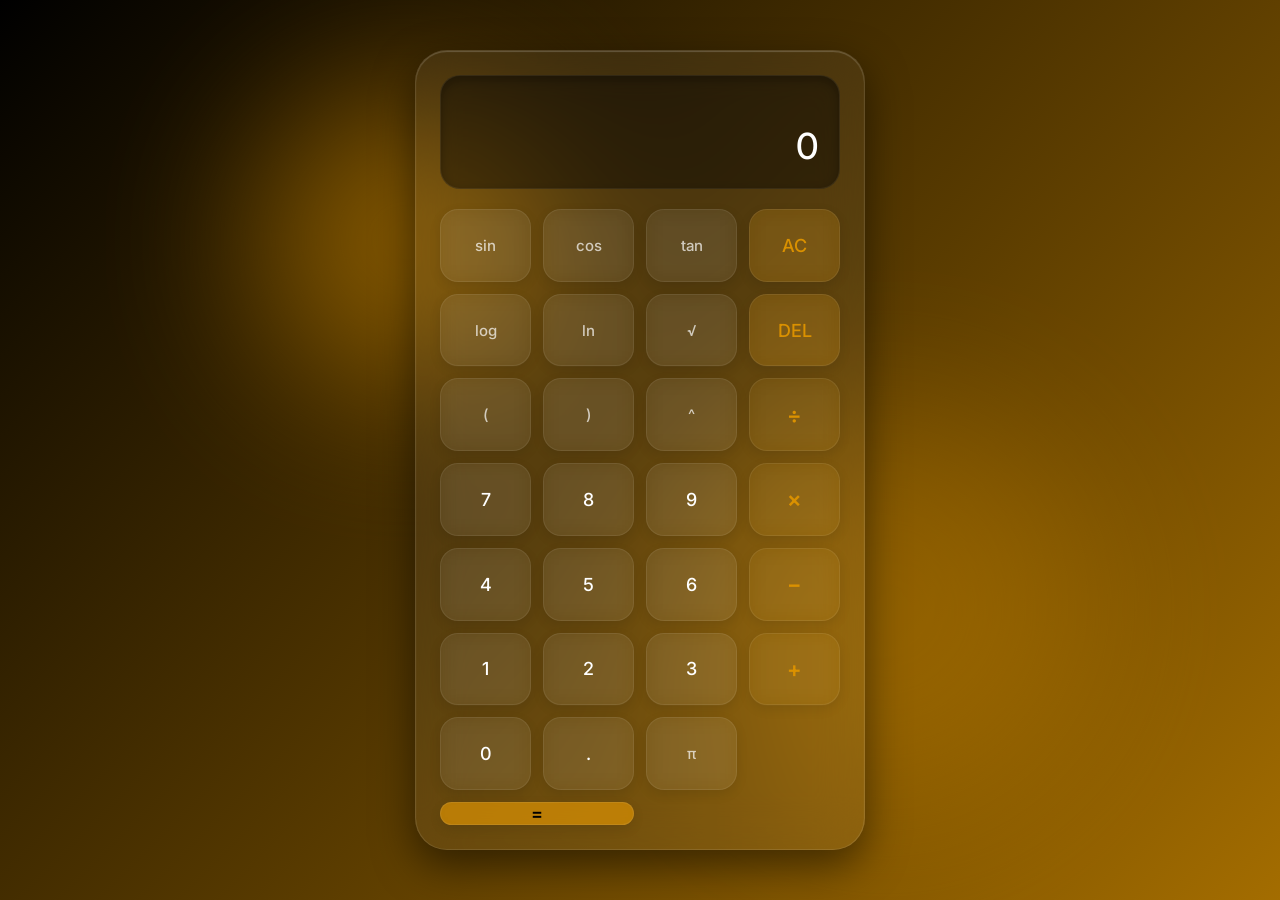
==== Calculator/calculator.html @ d9b8a24f "added calculator webapp" ====
<!DOCTYPE html>
<html lang="en">
<head>
    <meta charset="UTF-8">
    <meta name="viewport" content="width=device-width, initial-scale=1.0">
    <title>Responsive Liquid Glass Calculator with Pets</title>
    <link rel="stylesheet" href="calculator.css">
    <script src="calculator.js" defer></script>
</head>
<body>
    <div class="orb orb-1"></div>
    <div class="orb orb-2"></div>

    <div class="calculator">
        <div class="display">
            <div class="history" id="history"></div>
            <div class="current" id="current">0</div>
        </div>
        
        <div class="keypad">
            <button id="sin" class="btn-sci" onclick="handleInput(this, 'sin(')"><span class="label">sin</span><span class="pet pet-swivel">🐱</span></button>
            <button id="cos" class="btn-sci" onclick="handleInput(this, 'cos(')"><span class="label">cos</span><span class="pet pet-swivel">🐱</span></button>
            <button id="tan" class="btn-sci" onclick="handleInput(this, 'tan(')"><span class="label">tan</span><span class="pet pet-swivel">🐱</span></button>
            <button id="ac" class="btn-action" onclick="handleInput(this, 'AC')"><span class="label">AC</span><span class="pet pet-wobble">🦊</span></button>

            <button id="log" class="btn-sci" onclick="handleInput(this, 'log(')"><span class="label">log</span><span class="pet pet-swivel">🐶</span></button>
            <button id="ln" class="btn-sci" onclick="handleInput(this, 'ln(')"><span class="label">ln</span><span class="pet pet-swivel">🐶</span></button>
            <button id="sqrt" class="btn-sci" onclick="handleInput(this, '√(')"><span class="label">√</span><span class="pet pet-swivel">🐶</span></button>
            <button id="del" class="btn-action" onclick="handleInput(this, 'DEL')"><span class="label">DEL</span><span class="pet pet-wobble">🦊</span></button>

            <button id="lpar" class="btn-sci" onclick="handleInput(this, '(')"><span class="label">(</span><span class="pet pet-flip">🐹</span></button>
            <button id="rpar" class="btn-sci" onclick="handleInput(this, ')')"><span class="label">)</span><span class="pet pet-flip">🐹</span></button>
            <button id="pow" class="btn-sci" onclick="handleInput(this, '^')"><span class="label">^</span><span class="pet pet-flip">🐹</span></button>
            <button id="div" class="btn-op" onclick="handleInput(this, '÷')"><span class="label">÷</span><span class="pet pet-zoom">🐯</span></button>

            <button id="num7" class="btn-num" onclick="handleInput(this, '7')"><span class="label">7</span><span class="pet pet-bounce">🐰</span></button>
            <button id="num8" class="btn-num" onclick="handleInput(this, '8')"><span class="label">8</span><span class="pet pet-bounce">🐻</span></button>
            <button id="num9" class="btn-num" onclick="handleInput(this, '9')"><span class="label">9</span><span class="pet pet-bounce">🐻‍❄️</span></button>
            <button id="mul" class="btn-op" onclick="handleInput(this, '×')"><span class="label">×</span><span class="pet pet-zoom">🦁</span></button>

            <button id="num4" class="btn-num" onclick="handleInput(this, '4')"><span class="label">4</span><span class="pet pet-bounce">🐸</span></button>
            <button id="num5" class="btn-num" onclick="handleInput(this, '5')"><span class="label">5</span><span class="pet pet-bounce">🐼</span></button>
            <button id="num6" class="btn-num" onclick="handleInput(this, '6')"><span class="label">6</span><span class="pet pet-bounce">🐨</span></button>
            <button id="sub" class="btn-op" onclick="handleInput(this, '−')"><span class="label">−</span><span class="pet pet-zoom">🐯</span></button>

            <button id="num1" class="btn-num" onclick="handleInput(this, '1')"><span class="label">1</span><span class="pet pet-bounce">🐥</span></button>
            <button id="num2" class="btn-num" onclick="handleInput(this, '2')"><span class="label">2</span><span class="pet pet-bounce">🐤</span></button>
            <button id="num3" class="btn-num" onclick="handleInput(this, '3')"><span class="label">3</span><span class="pet pet-bounce">🐣</span></button>
            <button id="add" class="btn-op" onclick="handleInput(this, '+')"><span class="label">+</span><span class="pet pet-zoom">🦁</span></button>

            <button id="num0" class="btn-num" onclick="handleInput(this, '0')"><span class="label">0</span><span class="pet pet-bounce">🐵</span></button>
            <button id="dot" class="btn-num" onclick="handleInput(this, '.')"><span class="label">.</span><span class="pet pet-bounce">🐭</span></button>
            <button id="pi" class="btn-sci" onclick="handleInput(this, 'π')"><span class="label">π</span><span class="pet pet-swivel">🦉</span></button>
            <button id="eq" class="btn-equals" onclick="handleInput(this, '=')"><span class="label">=</span><span class="pet pet-equals">🦄</span></button>
        </div>
    </div>
</body>
</html>
---- Calculator/calculator.css ----
/* --- Base & Typography --- */
@import url('https://fonts.googleapis.com/css2?family=Inter:wght@300;400;500;600&display=swap');

* {
    margin: 0;
    padding: 0;
    box-sizing: border-box;
    font-family: 'Inter', -apple-system, BlinkMacSystemFont, sans-serif;
    user-select: none;
}

body {
    display: flex;
    justify-content: center;
    align-items: center;
    min-height: 100vh;
    background: linear-gradient(-45deg, #000000, #1a1a1a, #DA9100, #000000);
    background-size: 400% 400%;
    animation: gradientBG 15s ease infinite;
    overflow: hidden;
}

@keyframes gradientBG {
    0% { background-position: 0% 50%; }
    50% { background-position: 100% 50%; }
    100% { background-position: 0% 50%; }
}

/* --- Responsive Container --- */
.calculator {
    width: clamp(320px, 90vw, 450px);
    height: clamp(500px, 90vh, 800px);
    padding: clamp(16px, 4vw, 24px);
    border-radius: 32px;
    background: rgba(255, 255, 255, 0.05);
    backdrop-filter: blur(24px);
    -webkit-backdrop-filter: blur(24px);
    border: 1px solid rgba(255, 255, 255, 0.1);
    box-shadow: 0 16px 40px rgba(0, 0, 0, 0.5), 
                inset 0 1px 1px rgba(255, 255, 255, 0.2);
    display: flex;
    flex-direction: column;
    gap: 20px;
    z-index: 10;
}

/* --- Display Screen --- */
.display {
    background: rgba(0, 0, 0, 0.4);
    border-radius: 20px;
    padding: 20px;
    text-align: right;
    border: 1px solid rgba(255, 255, 255, 0.05);
    box-shadow: inset 0 4px 12px rgba(0, 0, 0, 0.3);
    display: flex;
    flex-direction: column;
    justify-content: center;
    gap: 8px;
    overflow: hidden;
    min-height: 100px;
}

.history {
    color: rgba(255, 255, 255, 0.6);
    font-size: clamp(12px, 3vw, 14px);
    min-height: 20px;
    font-weight: 400;
    letter-spacing: 0.5px;
    white-space: nowrap;
    overflow-x: auto;
    scrollbar-width: none;
}
.history::-webkit-scrollbar { display: none; }

.current {
    color: #ffffff;
    font-size: clamp(28px, 8vw, 36px);
    font-weight: 500;
    white-space: nowrap;
    overflow-x: auto;
    scrollbar-width: none;
}
.current::-webkit-scrollbar { display: none; }

/* --- Responsive Keypad Grid --- */
.keypad {
    flex: 1;
    display: grid;
    grid-template-columns: repeat(4, 1fr);
    grid-template-rows: repeat(7, 1fr);
    gap: clamp(8px, 2vw, 12px);
}

/* --- Glassmorphic Buttons --- */
button {
    position: relative; /* Necessary for absolute positioning of pets */
    border: none;
    outline: none;
    background: rgba(255, 255, 255, 0.05);
    backdrop-filter: blur(10px);
    -webkit-backdrop-filter: blur(10px);
    border: 1px solid rgba(255, 255, 255, 0.08);
    color: #fff;
    font-weight: 500;
    border-radius: clamp(12px, 3vw, 18px);
    cursor: pointer;
    transition: all 0.2s cubic-bezier(0.25, 0.8, 0.25, 1);
    box-shadow: 0 4px 12px rgba(0, 0, 0, 0.1);
    display: flex;
    justify-content: center;
    align-items: center;
    height: 100%;
    width: 100%;
    overflow: visible; /* Let pets pop out! */
}

/* Centralizing button text */
.label {
    font-size: clamp(16px, 4vw, 18px);
    z-index: 2; /* Keep text above the pet slightly */
}

/* --- Active/Flash state (triggered by Keyboard and Click) --- */
button:active,
button.btn-active {
    background: rgba(218, 145, 0, 0.2);
    border-color: rgba(218, 145, 0, 0.5);
    transform: scale(0.95);
    box-shadow: 0 0 15px rgba(218, 145, 0, 0.7);
    transition: all 0.05s ease; /* fast snap back */
}

/* --- Pet Base Styling & Core Logic --- */
.pet {
    position: absolute;
    opacity: 0; /* Hidden initially */
    transform: translate(-50%, -50%) scale(0); /* Center and shrink */
    left: 50%;
    top: 50%;
    pointer-events: none; /* Can't click the pet */
    z-index: 1; /* Pet sits behind text or slightly over depending on style */
    font-size: clamp(20px, 6vw, 28px);
}

/* This class gets added temporarily in JS */
.pet-active {
    animation-duration: 0.6s;
    animation-timing-function: ease-out;
    animation-fill-mode: forwards;
}

/* Special Button Accents */
.btn-sci { color: rgba(255, 255, 255, 0.7); }
.btn-sci .label { font-size: clamp(13px, 3vw, 15px); }
.btn-op { background: rgba(218, 145, 0, 0.1); color: #DA9100; font-weight: 600; }
.btn-op .label { font-size: clamp(20px, 5vw, 22px); }
.btn-action { background: rgba(218, 145, 0, 0.2); color: #DA9100; }
.btn-equals { background: rgba(218, 145, 0, 0.7); color: #000; font-weight: 600; grid-column: span 2; }

/* --- 6 Unique Pet Animations for different button groups --- */

/* 1. Bounce Up (Numbers) */
.btn-num .pet-active { animation-name: bouncePet; z-index: 3; }
@keyframes bouncePet {
    0% { opacity: 1; transform: translate(-50%, -50%) scale(0); top: 50%; }
    50% { opacity: 1; transform: translate(-50%, -50%) scale(1.3); top: -20%; }
    100% { opacity: 0; transform: translate(-50%, -50%) scale(1); top: 120%; }
}

/* 2. Swivel/Rotate (Sci trig/logs) */
.btn-sci:not(:has(#pi)) .pet-active { animation-name: swivelPet; opacity: 0.4; }
@keyframes swivelPet {
    0% { opacity: 0.6; transform: translate(-50%, -50%) scale(0.5) rotate(0deg); }
    100% { opacity: 0; transform: translate(-50%, -50%) scale(2.5) rotate(180deg); }
}

/* 3. Wobble Side-to-side (AC/DEL) */
.btn-action .pet-active { animation-name: wobblePet; z-index: 3; font-size: 32px; }
@keyframes wobblePet {
    0% { opacity: 1; transform: translate(-50%, -50%) scale(0); }
    15% { transform: translate(-80%, -50%) scale(1.1) rotate(-15deg); }
    30% { transform: translate(-20%, -50%) scale(1.1) rotate(15deg); }
    45% { transform: translate(-70%, -50%) scale(1) rotate(-10deg); }
    60% { transform: translate(-30%, -50%) scale(1) rotate(10deg); }
    100% { opacity: 0; transform: translate(-50%, -50%) scale(0.5); }
}

/* 4. Zoom & Shiver (Basic Operators) */
.btn-op .pet-active { animation-name: zoomPet; z-index: 3; font-size: 32px; }
@keyframes zoomPet {
    0% { opacity: 1; transform: translate(-50%, -50%) scale(0); }
    20% { transform: translate(-50%, -50%) scale(1.4); }
    40% { transform: translate(-52%, -50%) scale(1.4); }
    60% { transform: translate(-48%, -50%) scale(1.4); }
    100% { opacity: 0; transform: translate(-50%, -50%) scale(2); }
}

/* 5. Flip (Parens/Power) */
#lpar .pet-active, #rpar .pet-active, #pow .pet-active { animation-name: flipPet; opacity: 0.5; }
@keyframes flipPet {
    0% { opacity: 1; transform: translate(-50%, -50%) scale(1) rotateY(0deg); }
    100% { opacity: 0; transform: translate(-50%, -50%) scale(1) rotateY(1080deg); }
}

/* 6. Special handling for Pi - Swivel too */
#pi .pet-active { animation-name: swivelPet; opacity: 0.4; }

/* ========================================= */
/* --- The '=' Button SPECIAL BIG FUN POP --- */
/* ========================================= */
.btn-equals .pet { font-size: clamp(30px, 9vw, 50px); } /* Start bigger */
.btn-equals .pet-active { animation-name: bigEqualsPop; animation-duration: 0.8s; z-index: 4; }

@keyframes bigEqualsPop {
    0% { opacity: 1; transform: translate(-50%, -50%) scale(0) rotate(0deg); }
    30% { opacity: 1; transform: translate(-50%, -50%) scale(2.2) rotate(-20deg); } /* Giant popup */
    60% { transform: translate(-50%, -50%) scale(1.8) rotate(20deg); } /* Settle slightly */
    100% { opacity: 0; transform: translate(-50%, -50%) scale(0.5) rotate(720deg); } /* Explode away */
}

/* Ambient Background Orbs */
.orb {
    position: absolute; border-radius: 50%; filter: blur(80px); z-index: 1; opacity: 0.5;
    animation: float 10s ease-in-out infinite alternate;
}
.orb-1 { width: 300px; height: 300px; background: #DA9100; top: 10%; left: 20%; }
.orb-2 { width: 400px; height: 400px; background: #DA9100; bottom: 10%; right: 15%; animation-delay: -5s; opacity: 0.3; }
@keyframes float { 0% { transform: translateY(0) scale(1); } 100% { transform: translateY(-30px) scale(1.1); } }
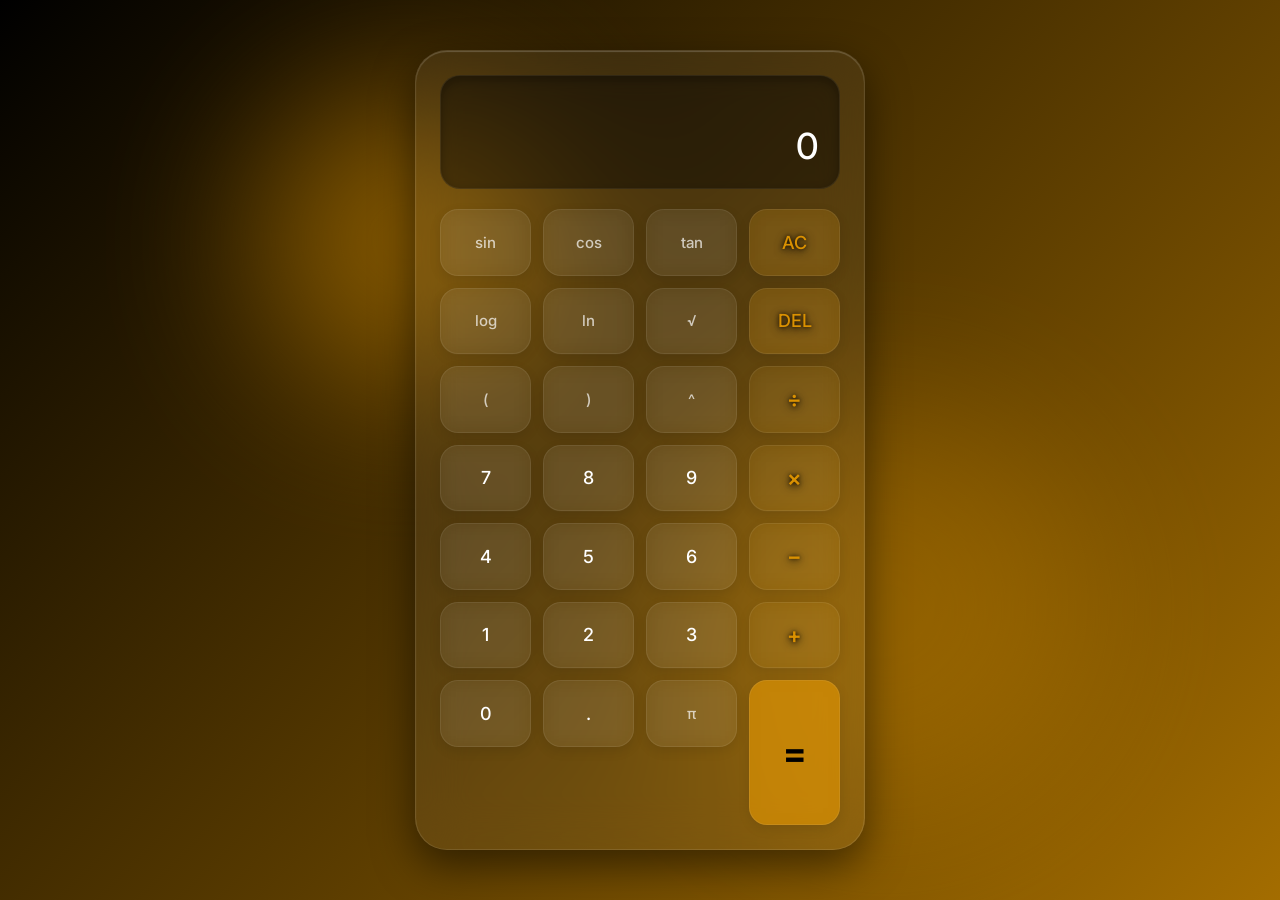
==== commit abeb47c0: "Change title to 'Liquid Calculator'" ====
--- a/Calculator/calculator.html
+++ b/Calculator/calculator.html
@@ -3,7 +3,7 @@
 <head>
     <meta charset="UTF-8">
     <meta name="viewport" content="width=device-width, initial-scale=1.0">
-    <title>Responsive Liquid Glass Calculator with Pets</title>
+    <title>Liquid Calculator</title>
     <link rel="stylesheet" href="calculator.css">
     <script src="calculator.js" defer></script>
 </head>
@@ -18,41 +18,41 @@
         </div>
         
         <div class="keypad">
-            <button id="sin" class="btn-sci" onclick="handleInput(this, 'sin(')"><span class="label">sin</span><span class="pet pet-swivel">🐱</span></button>
-            <button id="cos" class="btn-sci" onclick="handleInput(this, 'cos(')"><span class="label">cos</span><span class="pet pet-swivel">🐱</span></button>
-            <button id="tan" class="btn-sci" onclick="handleInput(this, 'tan(')"><span class="label">tan</span><span class="pet pet-swivel">🐱</span></button>
-            <button id="ac" class="btn-action" onclick="handleInput(this, 'AC')"><span class="label">AC</span><span class="pet pet-wobble">🦊</span></button>
+            <button id="sin" class="btn-sci" onclick="handleInput(this, 'sin(')"><span class="label">sin</span><span class="pet pet-swivel">🌊</span></button>
+            <button id="cos" class="btn-sci" onclick="handleInput(this, 'cos(')"><span class="label">cos</span><span class="pet pet-swivel">📐</span></button>
+            <button id="tan" class="btn-sci" onclick="handleInput(this, 'tan(')"><span class="label">tan</span><span class="pet pet-swivel">📏</span></button>
+            <button id="ac" class="btn-action" onclick="handleInput(this, 'AC')"><span class="label">AC</span><span class="pet pet-wobble">💣</span></button>
 
-            <button id="log" class="btn-sci" onclick="handleInput(this, 'log(')"><span class="label">log</span><span class="pet pet-swivel">🐶</span></button>
-            <button id="ln" class="btn-sci" onclick="handleInput(this, 'ln(')"><span class="label">ln</span><span class="pet pet-swivel">🐶</span></button>
-            <button id="sqrt" class="btn-sci" onclick="handleInput(this, '√(')"><span class="label">√</span><span class="pet pet-swivel">🐶</span></button>
-            <button id="del" class="btn-action" onclick="handleInput(this, 'DEL')"><span class="label">DEL</span><span class="pet pet-wobble">🦊</span></button>
+            <button id="log" class="btn-sci" onclick="handleInput(this, 'log(')"><span class="label">log</span><span class="pet pet-swivel">🪵</span></button>
+            <button id="ln" class="btn-sci" onclick="handleInput(this, 'ln(')"><span class="label">ln</span><span class="pet pet-swivel">🌱</span></button>
+            <button id="sqrt" class="btn-sci" onclick="handleInput(this, '√(')"><span class="label">√</span><span class="pet pet-swivel">🌳</span></button>
+            <button id="del" class="btn-action" onclick="handleInput(this, 'DEL')"><span class="label">DEL</span><span class="pet pet-wobble">🧽</span></button>
 
-            <button id="lpar" class="btn-sci" onclick="handleInput(this, '(')"><span class="label">(</span><span class="pet pet-flip">🐹</span></button>
-            <button id="rpar" class="btn-sci" onclick="handleInput(this, ')')"><span class="label">)</span><span class="pet pet-flip">🐹</span></button>
-            <button id="pow" class="btn-sci" onclick="handleInput(this, '^')"><span class="label">^</span><span class="pet pet-flip">🐹</span></button>
-            <button id="div" class="btn-op" onclick="handleInput(this, '÷')"><span class="label">÷</span><span class="pet pet-zoom">🐯</span></button>
+            <button id="lpar" class="btn-sci" onclick="handleInput(this, '(')"><span class="label">(</span><span class="pet pet-flip">🌛</span></button>
+            <button id="rpar" class="btn-sci" onclick="handleInput(this, ')')"><span class="label">)</span><span class="pet pet-flip">🌜</span></button>
+            <button id="pow" class="btn-sci" onclick="handleInput(this, '^')"><span class="label">^</span><span class="pet pet-flip">🚀</span></button>
+            <button id="div" class="btn-op" onclick="handleInput(this, '÷')"><span class="label">÷</span><span class="pet pet-zoom">🍕</span></button>
 
-            <button id="num7" class="btn-num" onclick="handleInput(this, '7')"><span class="label">7</span><span class="pet pet-bounce">🐰</span></button>
-            <button id="num8" class="btn-num" onclick="handleInput(this, '8')"><span class="label">8</span><span class="pet pet-bounce">🐻</span></button>
-            <button id="num9" class="btn-num" onclick="handleInput(this, '9')"><span class="label">9</span><span class="pet pet-bounce">🐻‍❄️</span></button>
-            <button id="mul" class="btn-op" onclick="handleInput(this, '×')"><span class="label">×</span><span class="pet pet-zoom">🦁</span></button>
+            <button id="num7" class="btn-num" onclick="handleInput(this, '7')"><span class="label">7</span><span class="pet pet-bounce">🎰</span></button>
+            <button id="num8" class="btn-num" onclick="handleInput(this, '8')"><span class="label">8</span><span class="pet pet-bounce">🎱</span></button>
+            <button id="num9" class="btn-num" onclick="handleInput(this, '9')"><span class="label">9</span><span class="pet pet-bounce">🐈</span></button>
+            <button id="mul" class="btn-op" onclick="handleInput(this, '×')"><span class="label">×</span><span class="pet pet-zoom">🐇</span></button>
 
-            <button id="num4" class="btn-num" onclick="handleInput(this, '4')"><span class="label">4</span><span class="pet pet-bounce">🐸</span></button>
-            <button id="num5" class="btn-num" onclick="handleInput(this, '5')"><span class="label">5</span><span class="pet pet-bounce">🐼</span></button>
-            <button id="num6" class="btn-num" onclick="handleInput(this, '6')"><span class="label">6</span><span class="pet pet-bounce">🐨</span></button>
-            <button id="sub" class="btn-op" onclick="handleInput(this, '−')"><span class="label">−</span><span class="pet pet-zoom">🐯</span></button>
+            <button id="num4" class="btn-num" onclick="handleInput(this, '4')"><span class="label">4</span><span class="pet pet-bounce">🍀</span></button>
+            <button id="num5" class="btn-num" onclick="handleInput(this, '5')"><span class="label">5</span><span class="pet pet-bounce">🖐️</span></button>
+            <button id="num6" class="btn-num" onclick="handleInput(this, '6')"><span class="label">6</span><span class="pet pet-bounce">🎲</span></button>
+            <button id="sub" class="btn-op" onclick="handleInput(this, '−')"><span class="label">−</span><span class="pet pet-zoom">🪓</span></button>
 
-            <button id="num1" class="btn-num" onclick="handleInput(this, '1')"><span class="label">1</span><span class="pet pet-bounce">🐥</span></button>
-            <button id="num2" class="btn-num" onclick="handleInput(this, '2')"><span class="label">2</span><span class="pet pet-bounce">🐤</span></button>
-            <button id="num3" class="btn-num" onclick="handleInput(this, '3')"><span class="label">3</span><span class="pet pet-bounce">🐣</span></button>
-            <button id="add" class="btn-op" onclick="handleInput(this, '+')"><span class="label">+</span><span class="pet pet-zoom">🦁</span></button>
+            <button id="num1" class="btn-num" onclick="handleInput(this, '1')"><span class="label">1</span><span class="pet pet-bounce">🥇</span></button>
+            <button id="num2" class="btn-num" onclick="handleInput(this, '2')"><span class="label">2</span><span class="pet pet-bounce">🚲</span></button>
+            <button id="num3" class="btn-num" onclick="handleInput(this, '3')"><span class="label">3</span><span class="pet pet-bounce">🚥</span></button>
+            <button id="add" class="btn-op" onclick="handleInput(this, '+')"><span class="label">+</span><span class="pet pet-zoom">🧱</span></button>
 
-            <button id="num0" class="btn-num" onclick="handleInput(this, '0')"><span class="label">0</span><span class="pet pet-bounce">🐵</span></button>
-            <button id="dot" class="btn-num" onclick="handleInput(this, '.')"><span class="label">.</span><span class="pet pet-bounce">🐭</span></button>
-            <button id="pi" class="btn-sci" onclick="handleInput(this, 'π')"><span class="label">π</span><span class="pet pet-swivel">🦉</span></button>
-            <button id="eq" class="btn-equals" onclick="handleInput(this, '=')"><span class="label">=</span><span class="pet pet-equals">🦄</span></button>
+            <button id="num0" class="btn-num" onclick="handleInput(this, '0')"><span class="label">0</span><span class="pet pet-bounce">🍩</span></button>
+            <button id="dot" class="btn-num" onclick="handleInput(this, '.')"><span class="label">.</span><span class="pet pet-bounce">🎯</span></button>
+            <button id="pi" class="btn-sci" onclick="handleInput(this, 'π')"><span class="label">π</span><span class="pet pet-swivel">🥧</span></button>
+            <button id="eq" class="btn-equals" onclick="handleInput(this, '=')"><span class="label">=</span><span class="pet pet-equals">🎉</span></button>
         </div>
     </div>
 </body>
-</html>+</html>
--- a/Calculator/calculator.css
+++ b/Calculator/calculator.css
@@ -87,13 +87,14 @@
     flex: 1;
     display: grid;
     grid-template-columns: repeat(4, 1fr);
-    grid-template-rows: repeat(7, 1fr);
+    /* Set auto rows to handle dynamic resizing gracefully */
+    grid-auto-rows: minmax(10px, 1fr);
     gap: clamp(8px, 2vw, 12px);
 }
 
 /* --- Glassmorphic Buttons --- */
 button {
-    position: relative; /* Necessary for absolute positioning of pets */
+    position: relative;
     border: none;
     outline: none;
     background: rgba(255, 255, 255, 0.05);
@@ -104,62 +105,110 @@
     font-weight: 500;
     border-radius: clamp(12px, 3vw, 18px);
     cursor: pointer;
-    transition: all 0.2s cubic-bezier(0.25, 0.8, 0.25, 1);
+    transition: all 0.3s cubic-bezier(0.25, 0.8, 0.25, 1); /* Smoother transition for resizing */
     box-shadow: 0 4px 12px rgba(0, 0, 0, 0.1);
     display: flex;
     justify-content: center;
     align-items: center;
     height: 100%;
     width: 100%;
-    overflow: visible; /* Let pets pop out! */
-}
-
-/* Centralizing button text */
+    overflow: visible;
+}
+
 .label {
     font-size: clamp(16px, 4vw, 18px);
-    z-index: 2; /* Keep text above the pet slightly */
-}
-
-/* --- Active/Flash state (triggered by Keyboard and Click) --- */
+    z-index: 2;
+}
+
 button:active,
 button.btn-active {
     background: rgba(218, 145, 0, 0.2);
     border-color: rgba(218, 145, 0, 0.5);
     transform: scale(0.95);
     box-shadow: 0 0 15px rgba(218, 145, 0, 0.7);
-    transition: all 0.05s ease; /* fast snap back */
+    transition: all 0.05s ease;
 }
 
 /* --- Pet Base Styling & Core Logic --- */
 .pet {
     position: absolute;
-    opacity: 0; /* Hidden initially */
-    transform: translate(-50%, -50%) scale(0); /* Center and shrink */
+    opacity: 0;
+    transform: translate(-50%, -50%) scale(0);
     left: 50%;
     top: 50%;
-    pointer-events: none; /* Can't click the pet */
-    z-index: 1; /* Pet sits behind text or slightly over depending on style */
+    pointer-events: none;
+    z-index: 1;
     font-size: clamp(20px, 6vw, 28px);
 }
 
-/* This class gets added temporarily in JS */
 .pet-active {
     animation-duration: 0.6s;
     animation-timing-function: ease-out;
     animation-fill-mode: forwards;
 }
 
-/* Special Button Accents */
+/* --- FIXED: Contrast for Operators and Action Buttons --- */
 .btn-sci { color: rgba(255, 255, 255, 0.7); }
 .btn-sci .label { font-size: clamp(13px, 3vw, 15px); }
-.btn-op { background: rgba(218, 145, 0, 0.1); color: #DA9100; font-weight: 600; }
+
+.btn-op { 
+    background: rgba(218, 145, 0, 0.1); 
+    color: #DA9100; 
+    font-weight: 600; 
+    text-shadow: 0 2px 10px rgba(0, 0, 0, 0.9), 0 0 4px rgba(0, 0, 0, 0.8);
+}
 .btn-op .label { font-size: clamp(20px, 5vw, 22px); }
-.btn-action { background: rgba(218, 145, 0, 0.2); color: #DA9100; }
-.btn-equals { background: rgba(218, 145, 0, 0.7); color: #000; font-weight: 600; grid-column: span 2; }
-
-/* --- 6 Unique Pet Animations for different button groups --- */
-
-/* 1. Bounce Up (Numbers) */
+
+.btn-action { 
+    background: rgba(218, 145, 0, 0.2); 
+    color: #DA9100; 
+    text-shadow: 0 2px 10px rgba(0, 0, 0, 0.9), 0 0 4px rgba(0, 0, 0, 0.8);
+}
+
+.btn-op:active, .btn-op.btn-active,
+.btn-action:active, .btn-action.btn-active {
+    color: #ffffff;
+    text-shadow: 0 0 10px rgba(255, 255, 255, 0.6);
+}
+
+/* ========================================= */
+/* --- DYNAMIC EQUALS BUTTON SIZING --- */
+/* ========================================= */
+.btn-equals { 
+    background: rgba(218, 145, 0, 0.7); 
+    color: #000; 
+    font-weight: 700; 
+    
+    /* Dynamic scaling limits */
+    min-height: clamp(60px, 12vh, 120px);
+    
+    /* Defaults to a massive bottom bar on small screens */
+    grid-column: 1 / -1; 
+    grid-row: auto;
+}
+
+.btn-equals .label {
+    font-size: clamp(24px, 8vw, 36px); /* Make the equal sign larger */
+}
+
+/* When window is wider than 400px, tuck it nicely to the right */
+@media (min-width: 400px) {
+    .btn-equals {
+        grid-column: span 2; /* Snaps to take up half the bottom row */
+        min-height: unset; /* Reverts height to match other buttons in the grid */
+    }
+}
+
+/* When the window is really tall, make it span vertically too! */
+@media (min-width: 400px) and (min-height: 750px) {
+    .btn-equals {
+        grid-column: 4; /* Pushes to the far right column */
+        grid-row: span 2; /* Spans across two rows vertically */
+    }
+}
+
+
+/* --- 6 Unique Pet Animations --- */
 .btn-num .pet-active { animation-name: bouncePet; z-index: 3; }
 @keyframes bouncePet {
     0% { opacity: 1; transform: translate(-50%, -50%) scale(0); top: 50%; }
@@ -167,14 +216,12 @@
     100% { opacity: 0; transform: translate(-50%, -50%) scale(1); top: 120%; }
 }
 
-/* 2. Swivel/Rotate (Sci trig/logs) */
 .btn-sci:not(:has(#pi)) .pet-active { animation-name: swivelPet; opacity: 0.4; }
 @keyframes swivelPet {
     0% { opacity: 0.6; transform: translate(-50%, -50%) scale(0.5) rotate(0deg); }
     100% { opacity: 0; transform: translate(-50%, -50%) scale(2.5) rotate(180deg); }
 }
 
-/* 3. Wobble Side-to-side (AC/DEL) */
 .btn-action .pet-active { animation-name: wobblePet; z-index: 3; font-size: 32px; }
 @keyframes wobblePet {
     0% { opacity: 1; transform: translate(-50%, -50%) scale(0); }
@@ -185,7 +232,6 @@
     100% { opacity: 0; transform: translate(-50%, -50%) scale(0.5); }
 }
 
-/* 4. Zoom & Shiver (Basic Operators) */
 .btn-op .pet-active { animation-name: zoomPet; z-index: 3; font-size: 32px; }
 @keyframes zoomPet {
     0% { opacity: 1; transform: translate(-50%, -50%) scale(0); }
@@ -195,27 +241,23 @@
     100% { opacity: 0; transform: translate(-50%, -50%) scale(2); }
 }
 
-/* 5. Flip (Parens/Power) */
 #lpar .pet-active, #rpar .pet-active, #pow .pet-active { animation-name: flipPet; opacity: 0.5; }
 @keyframes flipPet {
     0% { opacity: 1; transform: translate(-50%, -50%) scale(1) rotateY(0deg); }
     100% { opacity: 0; transform: translate(-50%, -50%) scale(1) rotateY(1080deg); }
 }
 
-/* 6. Special handling for Pi - Swivel too */
 #pi .pet-active { animation-name: swivelPet; opacity: 0.4; }
 
-/* ========================================= */
-/* --- The '=' Button SPECIAL BIG FUN POP --- */
-/* ========================================= */
-.btn-equals .pet { font-size: clamp(30px, 9vw, 50px); } /* Start bigger */
+/* The '=' Button SPECIAL BIG FUN POP */
+.btn-equals .pet { font-size: clamp(30px, 9vw, 50px); }
 .btn-equals .pet-active { animation-name: bigEqualsPop; animation-duration: 0.8s; z-index: 4; }
 
 @keyframes bigEqualsPop {
     0% { opacity: 1; transform: translate(-50%, -50%) scale(0) rotate(0deg); }
-    30% { opacity: 1; transform: translate(-50%, -50%) scale(2.2) rotate(-20deg); } /* Giant popup */
-    60% { transform: translate(-50%, -50%) scale(1.8) rotate(20deg); } /* Settle slightly */
-    100% { opacity: 0; transform: translate(-50%, -50%) scale(0.5) rotate(720deg); } /* Explode away */
+    30% { opacity: 1; transform: translate(-50%, -50%) scale(2.2) rotate(-20deg); }
+    60% { transform: translate(-50%, -50%) scale(1.8) rotate(20deg); }
+    100% { opacity: 0; transform: translate(-50%, -50%) scale(0.5) rotate(720deg); }
 }
 
 /* Ambient Background Orbs */
@@ -225,4 +267,4 @@
 }
 .orb-1 { width: 300px; height: 300px; background: #DA9100; top: 10%; left: 20%; }
 .orb-2 { width: 400px; height: 400px; background: #DA9100; bottom: 10%; right: 15%; animation-delay: -5s; opacity: 0.3; }
-@keyframes float { 0% { transform: translateY(0) scale(1); } 100% { transform: translateY(-30px) scale(1.1); } }+@keyframes float { 0% { transform: translateY(0) scale(1); } 100% { transform: translateY(-30px) scale(1.1); } }
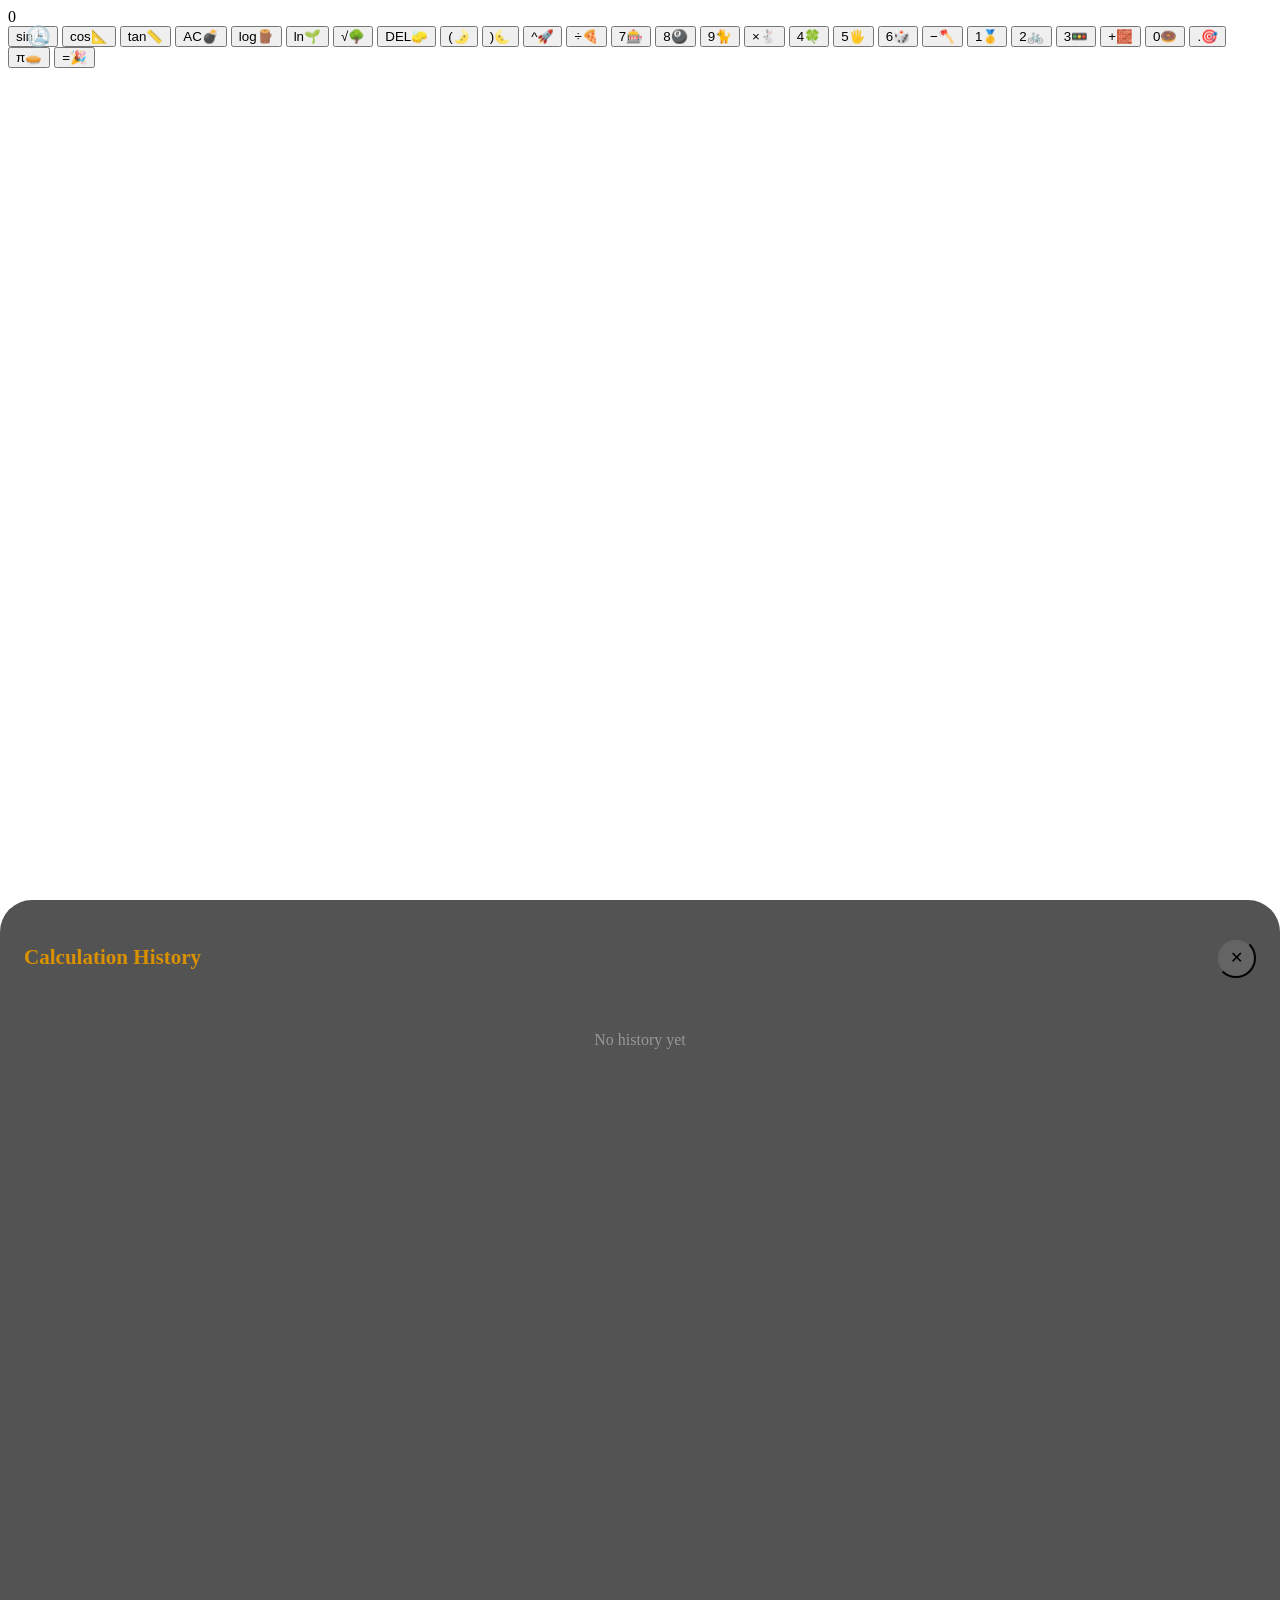
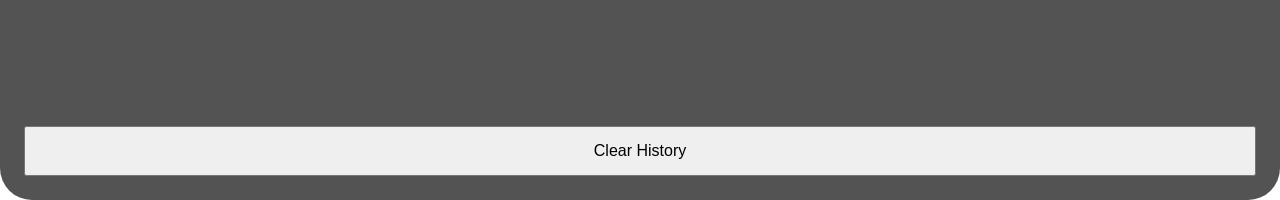
==== commit 183614f7: "Enhance calculator with history feature Added a history panel to display calculation history and a b" ====
--- a/Calculator/calculator.html
+++ b/Calculator/calculator.html
@@ -3,7 +3,7 @@
 <head>
     <meta charset="UTF-8">
     <meta name="viewport" content="width=device-width, initial-scale=1.0">
-    <title>Liquid Calculator</title>
+    <title>Liquid Glass Calculator with History</title>
     <link rel="stylesheet" href="calculator.css">
     <script src="calculator.js" defer></script>
 </head>
@@ -13,6 +13,7 @@
 
     <div class="calculator">
         <div class="display">
+            <button class="history-toggle" onclick="toggleHistory()" title="View History">🕒</button>
             <div class="history" id="history"></div>
             <div class="current" id="current">0</div>
         </div>
@@ -53,6 +54,16 @@
             <button id="pi" class="btn-sci" onclick="handleInput(this, 'π')"><span class="label">π</span><span class="pet pet-swivel">🥧</span></button>
             <button id="eq" class="btn-equals" onclick="handleInput(this, '=')"><span class="label">=</span><span class="pet pet-equals">🎉</span></button>
         </div>
+
+        <div id="history-panel" class="history-panel">
+            <div class="history-header">
+                <h3>Calculation History</h3>
+                <button class="close-history" onclick="toggleHistory()">✕</button>
+            </div>
+            <div id="history-list" class="history-list">
+                </div>
+            <button class="btn-action clear-history" onclick="clearHistory()">Clear History</button>
+        </div>
     </div>
 </body>
 </html>
--- a/Calculator/calculator.css
+++ b/Calculator/calculator.css
@@ -1,270 +1,112 @@
-/* --- Base & Typography --- */
-@import url('https://fonts.googleapis.com/css2?family=Inter:wght@300;400;500;600&display=swap');
+/* --- NEW: History Toggle Button --- */
+.display { position: relative; } /* Ensure display is relative for absolute icon positioning */
 
-* {
-    margin: 0;
-    padding: 0;
-    box-sizing: border-box;
-    font-family: 'Inter', -apple-system, BlinkMacSystemFont, sans-serif;
-    user-select: none;
+.history-toggle {
+    position: absolute;
+    top: 10px;
+    left: 12px;
+    background: none;
+    border: none;
+    font-size: 20px;
+    cursor: pointer;
+    box-shadow: none;
+    width: auto;
+    height: auto;
+    padding: 6px;
+    border-radius: 50%;
+    color: rgba(255, 255, 255, 0.6);
+    z-index: 5;
 }
 
-body {
-    display: flex;
-    justify-content: center;
-    align-items: center;
-    min-height: 100vh;
-    background: linear-gradient(-45deg, #000000, #1a1a1a, #DA9100, #000000);
-    background-size: 400% 400%;
-    animation: gradientBG 15s ease infinite;
-    overflow: hidden;
+.history-toggle:hover {
+    background: rgba(255, 255, 255, 0.1);
+    transform: scale(1.1);
+    box-shadow: none;
 }
 
-@keyframes gradientBG {
-    0% { background-position: 0% 50%; }
-    50% { background-position: 100% 50%; }
-    100% { background-position: 0% 50%; }
+/* --- NEW: Sliding History Panel --- */
+.history-panel {
+    position: absolute;
+    bottom: 0; left: 0; right: 0; top: 0;
+    background: rgba(10, 10, 10, 0.7);
+    backdrop-filter: blur(40px);
+    -webkit-backdrop-filter: blur(40px);
+    border-radius: 32px;
+    z-index: 20;
+    display: flex;
+    flex-direction: column;
+    padding: clamp(16px, 4vw, 24px);
+    /* Start panel completely off-screen at the bottom */
+    transform: translateY(100%);
+    transition: transform 0.4s cubic-bezier(0.25, 0.8, 0.25, 1);
 }
 
-/* --- Responsive Container --- */
-.calculator {
-    width: clamp(320px, 90vw, 450px);
-    height: clamp(500px, 90vh, 800px);
-    padding: clamp(16px, 4vw, 24px);
-    border-radius: 32px;
-    background: rgba(255, 255, 255, 0.05);
-    backdrop-filter: blur(24px);
-    -webkit-backdrop-filter: blur(24px);
-    border: 1px solid rgba(255, 255, 255, 0.1);
-    box-shadow: 0 16px 40px rgba(0, 0, 0, 0.5), 
-                inset 0 1px 1px rgba(255, 255, 255, 0.2);
+/* This class triggers the slide-up animation */
+.history-panel.show {
+    transform: translateY(0);
+}
+
+.history-header {
+    display: flex;
+    justify-content: space-between;
+    align-items: center;
+    color: #DA9100;
+    margin-bottom: 20px;
+    font-size: 18px;
+    font-weight: 600;
+}
+
+.close-history {
+    width: 40px;
+    height: 40px;
+    border-radius: 50%;
+    font-size: 16px;
+    background: rgba(255, 255, 255, 0.1);
+    box-shadow: none;
+}
+
+.history-list {
+    flex: 1;
+    overflow-y: auto;
     display: flex;
     flex-direction: column;
-    gap: 20px;
-    z-index: 10;
+    gap: 12px;
+    margin-bottom: 16px;
+    scrollbar-width: none;
+}
+.history-list::-webkit-scrollbar { display: none; }
+
+/* History Records */
+.history-record {
+    background: rgba(255, 255, 255, 0.05);
+    padding: 16px;
+    border-radius: 16px;
+    cursor: pointer;
+    border: 1px solid rgba(255, 255, 255, 0.05);
+    text-align: right;
+    transition: all 0.2s;
 }
 
-/* --- Display Screen --- */
-.display {
-    background: rgba(0, 0, 0, 0.4);
-    border-radius: 20px;
-    padding: 20px;
-    text-align: right;
-    border: 1px solid rgba(255, 255, 255, 0.05);
-    box-shadow: inset 0 4px 12px rgba(0, 0, 0, 0.3);
-    display: flex;
-    flex-direction: column;
-    justify-content: center;
-    gap: 8px;
-    overflow: hidden;
-    min-height: 100px;
+.history-record:hover {
+    background: rgba(255, 255, 255, 0.1);
+    transform: translateY(-2px);
 }
 
-.history {
+.history-record .eq {
+    font-size: 14px;
     color: rgba(255, 255, 255, 0.6);
-    font-size: clamp(12px, 3vw, 14px);
-    min-height: 20px;
-    font-weight: 400;
-    letter-spacing: 0.5px;
-    white-space: nowrap;
-    overflow-x: auto;
-    scrollbar-width: none;
-}
-.history::-webkit-scrollbar { display: none; }
-
-.current {
-    color: #ffffff;
-    font-size: clamp(28px, 8vw, 36px);
-    font-weight: 500;
-    white-space: nowrap;
-    overflow-x: auto;
-    scrollbar-width: none;
-}
-.current::-webkit-scrollbar { display: none; }
-
-/* --- Responsive Keypad Grid --- */
-.keypad {
-    flex: 1;
-    display: grid;
-    grid-template-columns: repeat(4, 1fr);
-    /* Set auto rows to handle dynamic resizing gracefully */
-    grid-auto-rows: minmax(10px, 1fr);
-    gap: clamp(8px, 2vw, 12px);
+    margin-bottom: 6px;
+    word-wrap: break-word;
 }
 
-/* --- Glassmorphic Buttons --- */
-button {
-    position: relative;
-    border: none;
-    outline: none;
-    background: rgba(255, 255, 255, 0.05);
-    backdrop-filter: blur(10px);
-    -webkit-backdrop-filter: blur(10px);
-    border: 1px solid rgba(255, 255, 255, 0.08);
-    color: #fff;
+.history-record .res {
+    font-size: 22px;
+    color: #DA9100;
     font-weight: 500;
-    border-radius: clamp(12px, 3vw, 18px);
-    cursor: pointer;
-    transition: all 0.3s cubic-bezier(0.25, 0.8, 0.25, 1); /* Smoother transition for resizing */
-    box-shadow: 0 4px 12px rgba(0, 0, 0, 0.1);
-    display: flex;
-    justify-content: center;
-    align-items: center;
-    height: 100%;
-    width: 100%;
-    overflow: visible;
 }
 
-.label {
-    font-size: clamp(16px, 4vw, 18px);
-    z-index: 2;
+.clear-history {
+    min-height: 50px;
+    font-size: 16px;
+    grid-column: 1 / -1; /* Ensure it spans full width */
 }
-
-button:active,
-button.btn-active {
-    background: rgba(218, 145, 0, 0.2);
-    border-color: rgba(218, 145, 0, 0.5);
-    transform: scale(0.95);
-    box-shadow: 0 0 15px rgba(218, 145, 0, 0.7);
-    transition: all 0.05s ease;
-}
-
-/* --- Pet Base Styling & Core Logic --- */
-.pet {
-    position: absolute;
-    opacity: 0;
-    transform: translate(-50%, -50%) scale(0);
-    left: 50%;
-    top: 50%;
-    pointer-events: none;
-    z-index: 1;
-    font-size: clamp(20px, 6vw, 28px);
-}
-
-.pet-active {
-    animation-duration: 0.6s;
-    animation-timing-function: ease-out;
-    animation-fill-mode: forwards;
-}
-
-/* --- FIXED: Contrast for Operators and Action Buttons --- */
-.btn-sci { color: rgba(255, 255, 255, 0.7); }
-.btn-sci .label { font-size: clamp(13px, 3vw, 15px); }
-
-.btn-op { 
-    background: rgba(218, 145, 0, 0.1); 
-    color: #DA9100; 
-    font-weight: 600; 
-    text-shadow: 0 2px 10px rgba(0, 0, 0, 0.9), 0 0 4px rgba(0, 0, 0, 0.8);
-}
-.btn-op .label { font-size: clamp(20px, 5vw, 22px); }
-
-.btn-action { 
-    background: rgba(218, 145, 0, 0.2); 
-    color: #DA9100; 
-    text-shadow: 0 2px 10px rgba(0, 0, 0, 0.9), 0 0 4px rgba(0, 0, 0, 0.8);
-}
-
-.btn-op:active, .btn-op.btn-active,
-.btn-action:active, .btn-action.btn-active {
-    color: #ffffff;
-    text-shadow: 0 0 10px rgba(255, 255, 255, 0.6);
-}
-
-/* ========================================= */
-/* --- DYNAMIC EQUALS BUTTON SIZING --- */
-/* ========================================= */
-.btn-equals { 
-    background: rgba(218, 145, 0, 0.7); 
-    color: #000; 
-    font-weight: 700; 
-    
-    /* Dynamic scaling limits */
-    min-height: clamp(60px, 12vh, 120px);
-    
-    /* Defaults to a massive bottom bar on small screens */
-    grid-column: 1 / -1; 
-    grid-row: auto;
-}
-
-.btn-equals .label {
-    font-size: clamp(24px, 8vw, 36px); /* Make the equal sign larger */
-}
-
-/* When window is wider than 400px, tuck it nicely to the right */
-@media (min-width: 400px) {
-    .btn-equals {
-        grid-column: span 2; /* Snaps to take up half the bottom row */
-        min-height: unset; /* Reverts height to match other buttons in the grid */
-    }
-}
-
-/* When the window is really tall, make it span vertically too! */
-@media (min-width: 400px) and (min-height: 750px) {
-    .btn-equals {
-        grid-column: 4; /* Pushes to the far right column */
-        grid-row: span 2; /* Spans across two rows vertically */
-    }
-}
-
-
-/* --- 6 Unique Pet Animations --- */
-.btn-num .pet-active { animation-name: bouncePet; z-index: 3; }
-@keyframes bouncePet {
-    0% { opacity: 1; transform: translate(-50%, -50%) scale(0); top: 50%; }
-    50% { opacity: 1; transform: translate(-50%, -50%) scale(1.3); top: -20%; }
-    100% { opacity: 0; transform: translate(-50%, -50%) scale(1); top: 120%; }
-}
-
-.btn-sci:not(:has(#pi)) .pet-active { animation-name: swivelPet; opacity: 0.4; }
-@keyframes swivelPet {
-    0% { opacity: 0.6; transform: translate(-50%, -50%) scale(0.5) rotate(0deg); }
-    100% { opacity: 0; transform: translate(-50%, -50%) scale(2.5) rotate(180deg); }
-}
-
-.btn-action .pet-active { animation-name: wobblePet; z-index: 3; font-size: 32px; }
-@keyframes wobblePet {
-    0% { opacity: 1; transform: translate(-50%, -50%) scale(0); }
-    15% { transform: translate(-80%, -50%) scale(1.1) rotate(-15deg); }
-    30% { transform: translate(-20%, -50%) scale(1.1) rotate(15deg); }
-    45% { transform: translate(-70%, -50%) scale(1) rotate(-10deg); }
-    60% { transform: translate(-30%, -50%) scale(1) rotate(10deg); }
-    100% { opacity: 0; transform: translate(-50%, -50%) scale(0.5); }
-}
-
-.btn-op .pet-active { animation-name: zoomPet; z-index: 3; font-size: 32px; }
-@keyframes zoomPet {
-    0% { opacity: 1; transform: translate(-50%, -50%) scale(0); }
-    20% { transform: translate(-50%, -50%) scale(1.4); }
-    40% { transform: translate(-52%, -50%) scale(1.4); }
-    60% { transform: translate(-48%, -50%) scale(1.4); }
-    100% { opacity: 0; transform: translate(-50%, -50%) scale(2); }
-}
-
-#lpar .pet-active, #rpar .pet-active, #pow .pet-active { animation-name: flipPet; opacity: 0.5; }
-@keyframes flipPet {
-    0% { opacity: 1; transform: translate(-50%, -50%) scale(1) rotateY(0deg); }
-    100% { opacity: 0; transform: translate(-50%, -50%) scale(1) rotateY(1080deg); }
-}
-
-#pi .pet-active { animation-name: swivelPet; opacity: 0.4; }
-
-/* The '=' Button SPECIAL BIG FUN POP */
-.btn-equals .pet { font-size: clamp(30px, 9vw, 50px); }
-.btn-equals .pet-active { animation-name: bigEqualsPop; animation-duration: 0.8s; z-index: 4; }
-
-@keyframes bigEqualsPop {
-    0% { opacity: 1; transform: translate(-50%, -50%) scale(0) rotate(0deg); }
-    30% { opacity: 1; transform: translate(-50%, -50%) scale(2.2) rotate(-20deg); }
-    60% { transform: translate(-50%, -50%) scale(1.8) rotate(20deg); }
-    100% { opacity: 0; transform: translate(-50%, -50%) scale(0.5) rotate(720deg); }
-}
-
-/* Ambient Background Orbs */
-.orb {
-    position: absolute; border-radius: 50%; filter: blur(80px); z-index: 1; opacity: 0.5;
-    animation: float 10s ease-in-out infinite alternate;
-}
-.orb-1 { width: 300px; height: 300px; background: #DA9100; top: 10%; left: 20%; }
-.orb-2 { width: 400px; height: 400px; background: #DA9100; bottom: 10%; right: 15%; animation-delay: -5s; opacity: 0.3; }
-@keyframes float { 0% { transform: translateY(0) scale(1); } 100% { transform: translateY(-30px) scale(1.1); } }
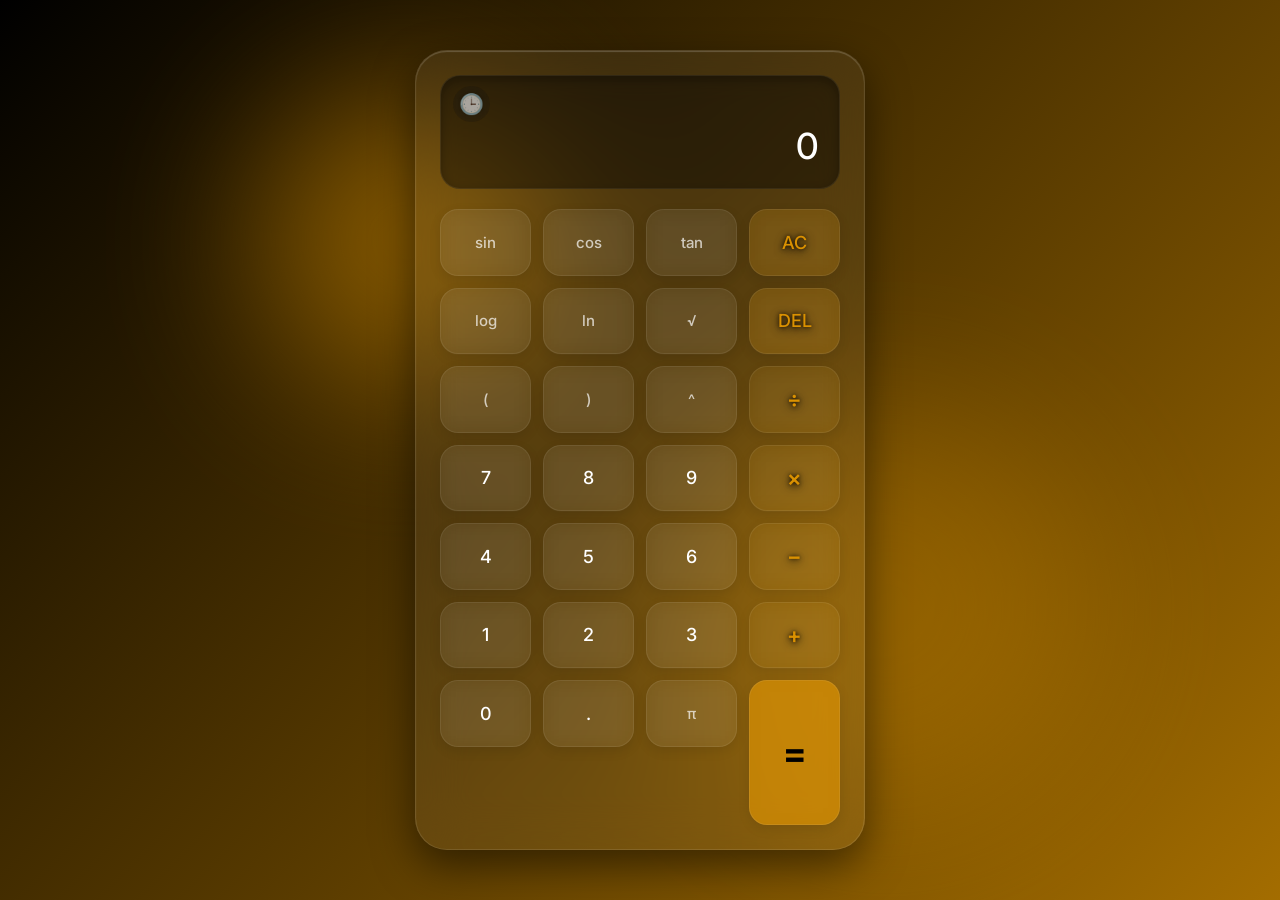
==== commit be1de6fd: "Update script source path and button ID in HTML" ====
--- a/Calculator/calculator.html
+++ b/Calculator/calculator.html
@@ -5,7 +5,7 @@
     <meta name="viewport" content="width=device-width, initial-scale=1.0">
     <title>Liquid Glass Calculator with History</title>
     <link rel="stylesheet" href="calculator.css">
-    <script src="calculator.js" defer></script>
+    <script src="./calculator.js" defer></script>
 </head>
 <body>
     <div class="orb orb-1"></div>
@@ -13,7 +13,7 @@
 
     <div class="calculator">
         <div class="display">
-            <button class="history-toggle" onclick="toggleHistory()" title="View History">🕒</button>
+            <button id="history-toggle" class="history-toggle" onclick="toggleHistory()" title="View History">🕒</button>
             <div class="history" id="history"></div>
             <div class="current" id="current">0</div>
         </div>
--- a/Calculator/calculator.css
+++ b/Calculator/calculator.css
@@ -1,6 +1,271 @@
-/* --- NEW: History Toggle Button --- */
-.display { position: relative; } /* Ensure display is relative for absolute icon positioning */
-
+/* --- Base & Typography --- */
+@import url('https://fonts.googleapis.com/css2?family=Inter:wght@300;400;500;600&display=swap');
+
+* {
+    margin: 0;
+    padding: 0;
+    box-sizing: border-box;
+    font-family: 'Inter', -apple-system, BlinkMacSystemFont, sans-serif;
+    user-select: none;
+}
+
+body {
+    display: flex;
+    justify-content: center;
+    align-items: center;
+    min-height: 100vh;
+    background: linear-gradient(-45deg, #000000, #1a1a1a, #DA9100, #000000);
+    background-size: 400% 400%;
+    animation: gradientBG 15s ease infinite;
+    /* Prevent page scrolling if elements scale up */
+    overflow: hidden; 
+}
+
+@keyframes gradientBG {
+    0% { background-position: 0% 50%; }
+    50% { background-position: 100% 50%; }
+    100% { background-position: 0% 50%; }
+}
+
+/* --- Responsive Container --- */
+.calculator {
+    /* FIX: Added relative positioning and hidden overflow to contain the history panel */
+    position: relative;
+    overflow: hidden;
+    
+    width: clamp(320px, 90vw, 450px);
+    height: clamp(500px, 90vh, 800px);
+    padding: clamp(16px, 4vw, 24px);
+    border-radius: 32px;
+    background: rgba(255, 255, 255, 0.05);
+    backdrop-filter: blur(24px);
+    -webkit-backdrop-filter: blur(24px);
+    border: 1px solid rgba(255, 255, 255, 0.1);
+    box-shadow: 0 16px 40px rgba(0, 0, 0, 0.5), 
+                inset 0 1px 1px rgba(255, 255, 255, 0.2);
+    display: flex;
+    flex-direction: column;
+    gap: 20px;
+    z-index: 10;
+}
+
+/* --- Display Screen --- */
+.display {
+    /* FIX: Merged position relative here */
+    position: relative; 
+    background: rgba(0, 0, 0, 0.4);
+    border-radius: 20px;
+    padding: 20px;
+    text-align: right;
+    border: 1px solid rgba(255, 255, 255, 0.05);
+    box-shadow: inset 0 4px 12px rgba(0, 0, 0, 0.3);
+    display: flex;
+    flex-direction: column;
+    justify-content: center;
+    gap: 8px;
+    overflow: hidden;
+    min-height: 100px;
+}
+
+.history {
+    color: rgba(255, 255, 255, 0.6);
+    font-size: clamp(12px, 3vw, 14px);
+    min-height: 20px;
+    font-weight: 400;
+    letter-spacing: 0.5px;
+    white-space: nowrap;
+    overflow-x: auto;
+    scrollbar-width: none;
+}
+.history::-webkit-scrollbar { display: none; }
+
+.current {
+    color: #ffffff;
+    font-size: clamp(28px, 8vw, 36px);
+    font-weight: 500;
+    white-space: nowrap;
+    overflow-x: auto;
+    scrollbar-width: none;
+}
+.current::-webkit-scrollbar { display: none; }
+
+/* --- Responsive Keypad Grid --- */
+.keypad {
+    flex: 1;
+    display: grid;
+    grid-template-columns: repeat(4, 1fr);
+    grid-auto-rows: minmax(10px, 1fr);
+    gap: clamp(8px, 2vw, 12px);
+}
+
+/* --- Glassmorphic Buttons --- */
+button {
+    position: relative;
+    border: none;
+    outline: none;
+    background: rgba(255, 255, 255, 0.05);
+    backdrop-filter: blur(10px);
+    -webkit-backdrop-filter: blur(10px);
+    border: 1px solid rgba(255, 255, 255, 0.08);
+    color: #fff;
+    font-weight: 500;
+    border-radius: clamp(12px, 3vw, 18px);
+    cursor: pointer;
+    transition: all 0.3s cubic-bezier(0.25, 0.8, 0.25, 1);
+    box-shadow: 0 4px 12px rgba(0, 0, 0, 0.1);
+    display: flex;
+    justify-content: center;
+    align-items: center;
+    height: 100%;
+    width: 100%;
+    overflow: visible;
+}
+
+.label {
+    font-size: clamp(16px, 4vw, 18px);
+    z-index: 2;
+}
+
+button:active,
+button.btn-active {
+    background: rgba(218, 145, 0, 0.2);
+    border-color: rgba(218, 145, 0, 0.5);
+    transform: scale(0.95);
+    box-shadow: 0 0 15px rgba(218, 145, 0, 0.7);
+    transition: all 0.05s ease;
+}
+
+/* --- Pet Base Styling & Core Logic --- */
+.pet {
+    position: absolute;
+    opacity: 0;
+    transform: translate(-50%, -50%) scale(0);
+    left: 50%;
+    top: 50%;
+    pointer-events: none;
+    z-index: 1;
+    font-size: clamp(20px, 6vw, 28px);
+}
+
+.pet-active {
+    animation-duration: 0.6s;
+    animation-timing-function: ease-out;
+    animation-fill-mode: forwards;
+}
+
+/* --- Contrast for Operators and Action Buttons --- */
+.btn-sci { color: rgba(255, 255, 255, 0.7); }
+.btn-sci .label { font-size: clamp(13px, 3vw, 15px); }
+
+.btn-op { 
+    background: rgba(218, 145, 0, 0.1); 
+    color: #DA9100; 
+    font-weight: 600; 
+    text-shadow: 0 2px 10px rgba(0, 0, 0, 0.9), 0 0 4px rgba(0, 0, 0, 0.8);
+}
+.btn-op .label { font-size: clamp(20px, 5vw, 22px); }
+
+.btn-action { 
+    background: rgba(218, 145, 0, 0.2); 
+    color: #DA9100; 
+    text-shadow: 0 2px 10px rgba(0, 0, 0, 0.9), 0 0 4px rgba(0, 0, 0, 0.8);
+}
+
+.btn-op:active, .btn-op.btn-active,
+.btn-action:active, .btn-action.btn-active {
+    color: #ffffff;
+    text-shadow: 0 0 10px rgba(255, 255, 255, 0.6);
+}
+
+/* ========================================= */
+/* --- DYNAMIC EQUALS BUTTON SIZING --- */
+/* ========================================= */
+.btn-equals { 
+    background: rgba(218, 145, 0, 0.7); 
+    color: #000; 
+    font-weight: 700; 
+    min-height: clamp(60px, 12vh, 120px);
+    grid-column: 1 / -1; 
+    grid-row: auto;
+}
+
+.btn-equals .label { font-size: clamp(24px, 8vw, 36px); }
+
+@media (min-width: 400px) {
+    .btn-equals {
+        grid-column: span 2; 
+        min-height: unset; 
+    }
+}
+
+@media (min-width: 400px) and (min-height: 750px) {
+    .btn-equals {
+        grid-column: 4; 
+        grid-row: span 2; 
+    }
+}
+
+/* --- Pet Animations --- */
+.btn-num .pet-active { animation-name: bouncePet; z-index: 3; }
+@keyframes bouncePet {
+    0% { opacity: 1; transform: translate(-50%, -50%) scale(0); top: 50%; }
+    50% { opacity: 1; transform: translate(-50%, -50%) scale(1.3); top: -20%; }
+    100% { opacity: 0; transform: translate(-50%, -50%) scale(1); top: 120%; }
+}
+
+.btn-sci:not(:has(#pi)) .pet-active { animation-name: swivelPet; opacity: 0.4; }
+@keyframes swivelPet {
+    0% { opacity: 0.6; transform: translate(-50%, -50%) scale(0.5) rotate(0deg); }
+    100% { opacity: 0; transform: translate(-50%, -50%) scale(2.5) rotate(180deg); }
+}
+
+.btn-action .pet-active { animation-name: wobblePet; z-index: 3; font-size: 32px; }
+@keyframes wobblePet {
+    0% { opacity: 1; transform: translate(-50%, -50%) scale(0); }
+    15% { transform: translate(-80%, -50%) scale(1.1) rotate(-15deg); }
+    30% { transform: translate(-20%, -50%) scale(1.1) rotate(15deg); }
+    45% { transform: translate(-70%, -50%) scale(1) rotate(-10deg); }
+    60% { transform: translate(-30%, -50%) scale(1) rotate(10deg); }
+    100% { opacity: 0; transform: translate(-50%, -50%) scale(0.5); }
+}
+
+.btn-op .pet-active { animation-name: zoomPet; z-index: 3; font-size: 32px; }
+@keyframes zoomPet {
+    0% { opacity: 1; transform: translate(-50%, -50%) scale(0); }
+    20% { transform: translate(-50%, -50%) scale(1.4); }
+    40% { transform: translate(-52%, -50%) scale(1.4); }
+    60% { transform: translate(-48%, -50%) scale(1.4); }
+    100% { opacity: 0; transform: translate(-50%, -50%) scale(2); }
+}
+
+#lpar .pet-active, #rpar .pet-active, #pow .pet-active { animation-name: flipPet; opacity: 0.5; }
+@keyframes flipPet {
+    0% { opacity: 1; transform: translate(-50%, -50%) scale(1) rotateY(0deg); }
+    100% { opacity: 0; transform: translate(-50%, -50%) scale(1) rotateY(1080deg); }
+}
+
+#pi .pet-active { animation-name: swivelPet; opacity: 0.4; }
+
+.btn-equals .pet { font-size: clamp(30px, 9vw, 50px); }
+.btn-equals .pet-active { animation-name: bigEqualsPop; animation-duration: 0.8s; z-index: 4; }
+
+@keyframes bigEqualsPop {
+    0% { opacity: 1; transform: translate(-50%, -50%) scale(0) rotate(0deg); }
+    30% { opacity: 1; transform: translate(-50%, -50%) scale(2.2) rotate(-20deg); }
+    60% { transform: translate(-50%, -50%) scale(1.8) rotate(20deg); }
+    100% { opacity: 0; transform: translate(-50%, -50%) scale(0.5) rotate(720deg); }
+}
+
+/* Ambient Background Orbs */
+.orb {
+    position: absolute; border-radius: 50%; filter: blur(80px); z-index: 1; opacity: 0.5;
+    animation: float 10s ease-in-out infinite alternate;
+}
+.orb-1 { width: 300px; height: 300px; background: #DA9100; top: 10%; left: 20%; }
+.orb-2 { width: 400px; height: 400px; background: #DA9100; bottom: 10%; right: 15%; animation-delay: -5s; opacity: 0.3; }
+@keyframes float { 0% { transform: translateY(0) scale(1); } 100% { transform: translateY(-30px) scale(1.1); } }
+
+/* --- History Toggle Button --- */
 .history-toggle {
     position: absolute;
     top: 10px;
@@ -24,7 +289,7 @@
     box-shadow: none;
 }
 
-/* --- NEW: Sliding History Panel --- */
+/* --- Sliding History Panel --- */
 .history-panel {
     position: absolute;
     bottom: 0; left: 0; right: 0; top: 0;
@@ -36,12 +301,10 @@
     display: flex;
     flex-direction: column;
     padding: clamp(16px, 4vw, 24px);
-    /* Start panel completely off-screen at the bottom */
     transform: translateY(100%);
     transition: transform 0.4s cubic-bezier(0.25, 0.8, 0.25, 1);
 }
 
-/* This class triggers the slide-up animation */
 .history-panel.show {
     transform: translateY(0);
 }
@@ -63,6 +326,11 @@
     font-size: 16px;
     background: rgba(255, 255, 255, 0.1);
     box-shadow: none;
+    /* FIX: Added proper flex centering for the X icon */
+    display: flex;
+    justify-content: center;
+    align-items: center;
+    flex-shrink: 0;
 }
 
 .history-list {
@@ -108,5 +376,6 @@
 .clear-history {
     min-height: 50px;
     font-size: 16px;
-    grid-column: 1 / -1; /* Ensure it spans full width */
-}
+    /* FIX: Changed from grid-column to 100% width since parent is a flexbox */
+    width: 100%; 
+}
